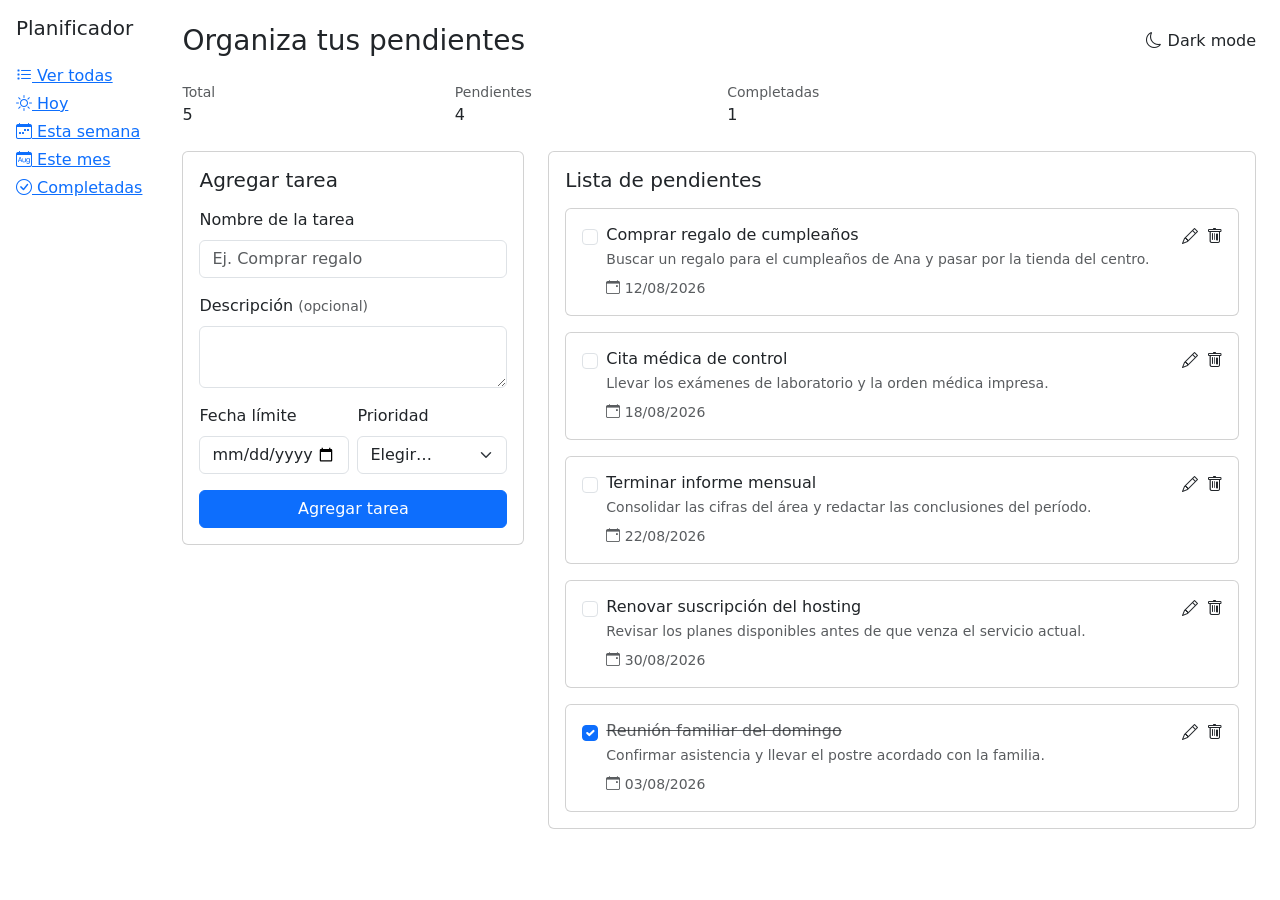
==== HTML/index.html @ 7e3d0387 "Estructura y diseño web" ====
<!DOCTYPE html>
<html lang="es">
<head>
  <meta charset="UTF-8">
  <meta name="viewport" content="width=device-width, initial-scale=1.0">
  <title>Planificador de Tareas</title>


  <link href="https://cdn.jsdelivr.net/npm/bootstrap@5.3.3/dist/css/bootstrap.min.css" rel="stylesheet">
  
  <link rel="stylesheet" href="https://cdn.jsdelivr.net/npm/bootstrap-icons@1.11.3/font/bootstrap-icons.css">


  <link rel="stylesheet" href="../css/styles.css">
</head>
<body>

  <div class="d-flex">

    <!-- SIDEBAR -->
    <aside class="sidebar p-3">
      <div class="logo h5 mb-4">Planificador</div>

      <nav class="d-flex flex-column gap-1">
        <a href="#" class="sidebar-link active">
          <i class="bi bi-list-task"></i> Ver todas
        </a>
        <a href="#" class="sidebar-link">
          <i class="bi bi-sun"></i> Hoy
        </a>
        <a href="#" class="sidebar-link">
          <i class="bi bi-calendar-week"></i> Esta semana
        </a>
        <a href="#" class="sidebar-link">
          <i class="bi bi-calendar-month"></i> Este mes
        </a>
        <a href="#" class="sidebar-link">
          <i class="bi bi-check-circle"></i> Completadas
        </a>
      </nav>
    </aside>

    <!-- CONTENIDO PRINCIPAL -->
    <main class="flex-grow-1 p-4">

      <!-- Encabezado -->
      <div class="d-flex justify-content-between align-items-center mb-4">
        <h1 class="h3 mb-0">Organiza tus pendientes</h1>
        <span class="dark-mode-toggle"><i class="bi bi-moon"></i> Dark mode</span>
      </div>

      <!-- Tarjetas de estadisticas -->
      <div class="row g-3 mb-4">
        <div class="col-6 col-md-4 col-lg-3">
          <div class="stat-card">
            <div class="text-muted small">Total</div>
            <div class="stat-value">5</div>
          </div>
        </div>
        <div class="col-6 col-md-4 col-lg-3">
          <div class="stat-card">
            <div class="text-muted small">Pendientes</div>
            <div class="stat-value">4</div>
          </div>
        </div>
        <div class="col-6 col-md-4 col-lg-3">
          <div class="stat-card">
            <div class="text-muted small">Completadas</div>
            <div class="stat-value">1</div>
          </div>
        </div>
      </div>

      <div class="row g-4">

        <!-- FORMULARIO -->
        <div class="col-12 col-md-4">
          <div class="card">
            <div class="card-body">
              <h2 class="h5 card-title mb-3">Agregar tarea</h2>

              <form class="needs-validation" novalidate>

                <div class="mb-3">
                  <label for="nombreTarea" class="form-label">Nombre de la tarea</label>
                  <input type="text" class="form-control" id="nombreTarea"
                         placeholder="Ej. Comprar regalo"
                         required minlength="3" maxlength="60">
                  <div class="invalid-feedback">
                    El nombre debe tener entre 3 y 60 caracteres.
                  </div>
                </div>

                <div class="mb-3">
                  <label for="descripcionTarea" class="form-label">
                    Descripción <span class="text-muted small">(opcional)</span>
                  </label>
                  <textarea class="form-control" id="descripcionTarea" rows="2" maxlength="200"></textarea>
                  <div class="invalid-feedback">
                    La descripción no puede superar los 200 caracteres.
                  </div>
                </div>

                <div class="row g-2 mb-3">
                  <div class="col-6">
                    <label for="fechaTarea" class="form-label">Fecha límite</label>
                    <input type="date" class="form-control" id="fechaTarea" required>
                    <div class="invalid-feedback">
                      Selecciona una fecha límite.
                    </div>
                  </div>
                  <div class="col-6">
                    <label for="prioridadTarea" class="form-label">Prioridad</label>
                    <select class="form-select" id="prioridadTarea" required>
                      <option value="" selected disabled>Elegir…</option>
                      <option value="alta">Alta</option>
                      <option value="media">Media</option>
                      <option value="baja">Baja</option>
                    </select>
                    <div class="invalid-feedback">
                      Selecciona una prioridad.
                    </div>
                  </div>
                </div>

                <button type="submit" class="btn btn-primary w-100">Agregar tarea</button>
              </form>
            </div>
          </div>
        </div>

        
        <div class="col-12 col-md-8">
          <div class="card">
            <div class="card-body">
              <h2 class="h5 card-title mb-3">Lista de pendientes</h2>

              <div id="listaTareas" class="d-flex flex-column gap-3">

                
                <div class="card task-card">
                  <div class="card-body">
                    <div class="d-flex align-items-start gap-2">
                      <input class="form-check-input mt-1 flex-shrink-0" type="checkbox">
                      <div class="flex-grow-1">

                        
                        <div class="d-flex justify-content-between align-items-start gap-2">
                          <h3 class="h6 mb-1">Comprar regalo de cumpleaños</h3>
                          <div class="d-flex gap-2 flex-shrink-0">
                            <i class="bi bi-pencil" role="button" title="Editar"></i>
                            <i class="bi bi-trash" role="button" title="Eliminar"></i>
                          </div>
                        </div>

                       
                        <p class="small text-muted mb-2">Buscar un regalo para el cumpleaños de Ana y pasar por la tienda del centro.</p>

                        <!-- Metadatos: fecha + estado + prioridad -->
                        <div class="d-flex flex-wrap align-items-center gap-2">
                          <small class="text-muted"><i class="bi bi-calendar-event"></i> 12/08/2026</small>
                          <span class="badge badge-estado estado-pendiente">Pendiente</span>
                          <span class="badge badge-prioridad prioridad-alta">Alta</span>
                        </div>

                      </div>
                    </div>
                  </div>
                </div>

                
                <div class="card task-card">
                  <div class="card-body">
                    <div class="d-flex align-items-start gap-2">
                      <input class="form-check-input mt-1 flex-shrink-0" type="checkbox">
                      <div class="flex-grow-1">
                        <div class="d-flex justify-content-between align-items-start gap-2">
                          <h3 class="h6 mb-1">Cita médica de control</h3>
                          <div class="d-flex gap-2 flex-shrink-0">
                            <i class="bi bi-pencil" role="button" title="Editar"></i>
                            <i class="bi bi-trash" role="button" title="Eliminar"></i>
                          </div>
                        </div>
                        <p class="small text-muted mb-2">Llevar los exámenes de laboratorio y la orden médica impresa.</p>
                        <div class="d-flex flex-wrap align-items-center gap-2">
                          <small class="text-muted"><i class="bi bi-calendar-event"></i> 18/08/2026</small>
                          <span class="badge badge-estado estado-pendiente">Pendiente</span>
                          <span class="badge badge-prioridad prioridad-media">Media</span>
                        </div>
                      </div>
                    </div>
                  </div>
                </div>

              
                <div class="card task-card">
                  <div class="card-body">
                    <div class="d-flex align-items-start gap-2">
                      <input class="form-check-input mt-1 flex-shrink-0" type="checkbox">
                      <div class="flex-grow-1">
                        <div class="d-flex justify-content-between align-items-start gap-2">
                          <h3 class="h6 mb-1">Terminar informe mensual</h3>
                          <div class="d-flex gap-2 flex-shrink-0">
                            <i class="bi bi-pencil" role="button" title="Editar"></i>
                            <i class="bi bi-trash" role="button" title="Eliminar"></i>
                          </div>
                        </div>
                        <p class="small text-muted mb-2">Consolidar las cifras del área y redactar las conclusiones del período.</p>
                        <div class="d-flex flex-wrap align-items-center gap-2">
                          <small class="text-muted"><i class="bi bi-calendar-event"></i> 22/08/2026</small>
                          <span class="badge badge-estado estado-proceso">En proceso</span>
                          <span class="badge badge-prioridad prioridad-alta">Alta</span>
                        </div>
                      </div>
                    </div>
                  </div>
                </div>

                <!-- TARJETA DE TAREA 4 -->
                <div class="card task-card">
                  <div class="card-body">
                    <div class="d-flex align-items-start gap-2">
                      <input class="form-check-input mt-1 flex-shrink-0" type="checkbox">
                      <div class="flex-grow-1">
                        <div class="d-flex justify-content-between align-items-start gap-2">
                          <h3 class="h6 mb-1">Renovar suscripción del hosting</h3>
                          <div class="d-flex gap-2 flex-shrink-0">
                            <i class="bi bi-pencil" role="button" title="Editar"></i>
                            <i class="bi bi-trash" role="button" title="Eliminar"></i>
                          </div>
                        </div>
                        <p class="small text-muted mb-2">Revisar los planes disponibles antes de que venza el servicio actual.</p>
                        <div class="d-flex flex-wrap align-items-center gap-2">
                          <small class="text-muted"><i class="bi bi-calendar-event"></i> 30/08/2026</small>
                          <span class="badge badge-estado estado-pendiente">Pendiente</span>
                          <span class="badge badge-prioridad prioridad-baja">Baja</span>
                        </div>
                      </div>
                    </div>
                  </div>
                </div>

                <!-- TARJETA DE TAREA 5 (completada) -->
                <div class="card task-card task-completada">
                  <div class="card-body">
                    <div class="d-flex align-items-start gap-2">
                      <input class="form-check-input mt-1 flex-shrink-0" type="checkbox" checked>
                      <div class="flex-grow-1">
                        <div class="d-flex justify-content-between align-items-start gap-2">
                          <h3 class="h6 mb-1 text-decoration-line-through text-muted">Reunión familiar del domingo</h3>
                          <div class="d-flex gap-2 flex-shrink-0">
                            <i class="bi bi-pencil" role="button" title="Editar"></i>
                            <i class="bi bi-trash" role="button" title="Eliminar"></i>
                          </div>
                        </div>
                        <p class="small text-muted mb-2">Confirmar asistencia y llevar el postre acordado con la familia.</p>
                        <div class="d-flex flex-wrap align-items-center gap-2">
                          <small class="text-muted"><i class="bi bi-calendar-event"></i> 03/08/2026</small>
                          <span class="badge badge-estado estado-completada">Completada</span>
                          <span class="badge badge-prioridad prioridad-baja">Baja</span>
                        </div>
                      </div>
                    </div>
                  </div>
                </div>

              </div>
            </div>
          </div>
        </div>

      </div>
    </main>
  </div>

  <script src="https://cdn.jsdelivr.net/npm/bootstrap@5.3.3/dist/js/bootstrap.bundle.min.js"></script>

  
  <script>
   
    const formularios = document.querySelectorAll('.needs-validation');

   
    formularios.forEach(function (formulario) {
      formulario.addEventListener('submit', function (evento) {

        
        if (!formulario.checkValidity()) {
          evento.preventDefault();   
          evento.stopPropagation();  
        }

        
        formulario.classList.add('was-validated');
      });
    });
  </script>
</body>
</html>
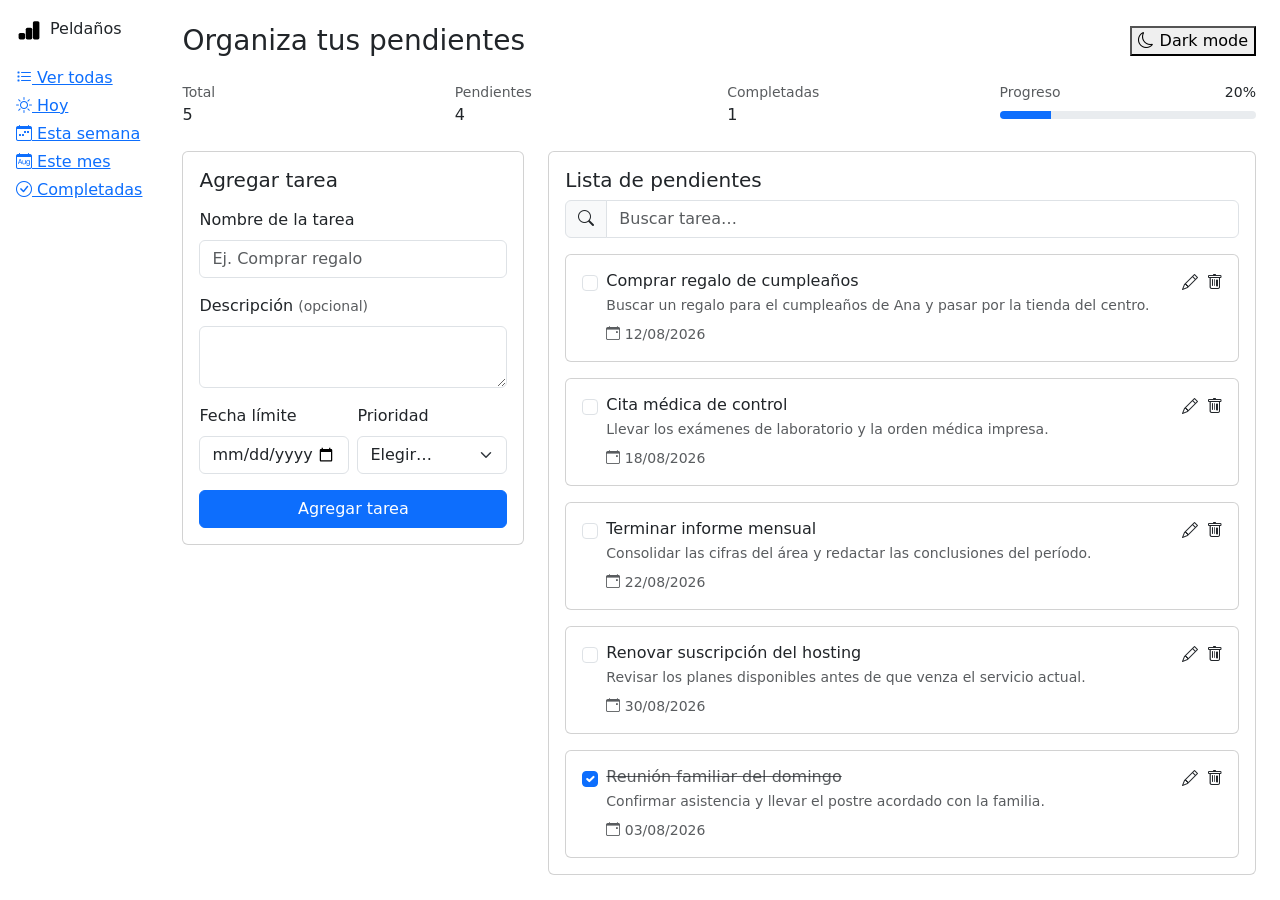
==== commit ba36be01: "Modificacion logo" ====
--- a/HTML/index.html
+++ b/HTML/index.html
@@ -1,16 +1,20 @@
 <!DOCTYPE html>
-<html lang="es">
+<html lang="es" data-bs-theme="light">
 <head>
   <meta charset="UTF-8">
   <meta name="viewport" content="width=device-width, initial-scale=1.0">
-  <title>Planificador de Tareas</title>
-
-
+  <title>Peldaño · Planificador de tareas</title>
+
+  <!-- Favicon en SVG: los tres peldaños, embebidos como data URI -->
+  <link rel="icon" type="image/svg+xml"
+        href="data:image/svg+xml,<svg xmlns='http://www.w3.org/2000/svg' viewBox='0 0 40 40'><rect x='4' y='26' width='10' height='10' rx='2.5' fill='%23fdba74'/><rect x='15' y='18' width='10' height='18' rx='2.5' fill='%23f97316'/><rect x='26' y='8' width='10' height='28' rx='2.5' fill='%23ea580c'/></svg>">
+
+  <!-- Bootstrap CSS por CDN -->
   <link href="https://cdn.jsdelivr.net/npm/bootstrap@5.3.3/dist/css/bootstrap.min.css" rel="stylesheet">
-  
+  <!-- Bootstrap Icons por CDN -->
   <link rel="stylesheet" href="https://cdn.jsdelivr.net/npm/bootstrap-icons@1.11.3/font/bootstrap-icons.css">
 
-
+  <!-- Tu hoja de estilos propia (aqui viven las variables :root) -->
   <link rel="stylesheet" href="../css/styles.css">
 </head>
 <body>
@@ -19,7 +23,14 @@
 
     <!-- SIDEBAR -->
     <aside class="sidebar p-3">
-      <div class="logo h5 mb-4">Planificador</div>
+      <div class="logo d-flex align-items-center gap-2 mb-4">
+        <svg width="26" height="26" viewBox="0 0 40 40" role="img" aria-label="Peldaño">
+          <rect x="4"  y="26" width="10" height="10" rx="2.5" fill="var(--logo-1)"/>
+          <rect x="15" y="18" width="10" height="18" rx="2.5" fill="var(--logo-2)"/>
+          <rect x="26" y="8"  width="10" height="28" rx="2.5" fill="var(--logo-3)"/>
+        </svg>
+        <span class="logo-texto">Peldaños</span>
+      </div>
 
       <nav class="d-flex flex-column gap-1">
         <a href="#" class="sidebar-link active">
@@ -46,7 +57,7 @@
       <!-- Encabezado -->
       <div class="d-flex justify-content-between align-items-center mb-4">
         <h1 class="h3 mb-0">Organiza tus pendientes</h1>
-        <span class="dark-mode-toggle"><i class="bi bi-moon"></i> Dark mode</span>
+        <button type="button" class="dark-mode-toggle" id="btnTema"><i class="bi bi-moon"></i> Dark mode</button>
       </div>
 
       <!-- Tarjetas de estadisticas -->
@@ -67,6 +78,21 @@
           <div class="stat-card">
             <div class="text-muted small">Completadas</div>
             <div class="stat-value">1</div>
+          </div>
+        </div>
+
+        <!-- Barra de progreso general -->
+        <div class="col-12 col-lg-3">
+          <div class="stat-card">
+            <div class="d-flex justify-content-between align-items-baseline">
+              <span class="text-muted small">Progreso</span>
+              <span class="small fw-medium">20%</span>
+            </div>
+            <div class="progress mt-2" style="height: 8px;"
+                 role="progressbar" aria-label="Progreso de tareas completadas"
+                 aria-valuenow="20" aria-valuemin="0" aria-valuemax="100">
+              <div class="progress-bar" style="width: 20%"></div>
+            </div>
           </div>
         </div>
       </div>
@@ -129,22 +155,45 @@
           </div>
         </div>
 
-        
+        <!-- LISTA DE TAREAS -->
         <div class="col-12 col-md-8">
           <div class="card">
             <div class="card-body">
-              <h2 class="h5 card-title mb-3">Lista de pendientes</h2>
+              <div class="d-flex flex-wrap justify-content-between align-items-center gap-2 mb-3">
+                <h2 class="h5 card-title mb-0">Lista de pendientes</h2>
+
+                <!-- Buscador (solo visual por ahora) -->
+                <div class="input-group buscador">
+                  <span class="input-group-text"><i class="bi bi-search"></i></span>
+                  <input type="search" class="form-control" placeholder="Buscar tarea…"
+                         aria-label="Buscar tarea">
+                </div>
+              </div>
 
               <div id="listaTareas" class="d-flex flex-column gap-3">
 
-                
+                <!--
+                  ESTADO VACIO
+                  Se muestra cuando el usuario no tiene ninguna tarea registrada.
+                  Esta comentado porque la guia pide cinco tarjetas visibles.
+                  Para verlo: comenta las cinco tarjetas y descomenta este bloque.
+
+                <div class="estado-vacio text-center py-5">
+                  <i class="bi bi-clipboard-check"></i>
+                  <p class="h6 mt-3 mb-1">Aun no tienes tareas</p>
+                  <p class="text-muted small mb-0">Registra tu primera tarea en el formulario de la izquierda.</p>
+                </div>
+                -->
+
+
+                <!-- TARJETA DE TAREA 1 -->
                 <div class="card task-card">
                   <div class="card-body">
                     <div class="d-flex align-items-start gap-2">
                       <input class="form-check-input mt-1 flex-shrink-0" type="checkbox">
                       <div class="flex-grow-1">
 
-                        
+                        <!-- Fila superior: nombre + acciones -->
                         <div class="d-flex justify-content-between align-items-start gap-2">
                           <h3 class="h6 mb-1">Comprar regalo de cumpleaños</h3>
                           <div class="d-flex gap-2 flex-shrink-0">
@@ -153,7 +202,7 @@
                           </div>
                         </div>
 
-                       
+                        <!-- Descripcion -->
                         <p class="small text-muted mb-2">Buscar un regalo para el cumpleaños de Ana y pasar por la tienda del centro.</p>
 
                         <!-- Metadatos: fecha + estado + prioridad -->
@@ -168,7 +217,7 @@
                   </div>
                 </div>
 
-                
+                <!-- TARJETA DE TAREA 2 -->
                 <div class="card task-card">
                   <div class="card-body">
                     <div class="d-flex align-items-start gap-2">
@@ -192,7 +241,7 @@
                   </div>
                 </div>
 
-              
+                <!-- TARJETA DE TAREA 3 -->
                 <div class="card task-card">
                   <div class="card-body">
                     <div class="d-flex align-items-start gap-2">
@@ -275,25 +324,69 @@
 
   <script src="https://cdn.jsdelivr.net/npm/bootstrap@5.3.3/dist/js/bootstrap.bundle.min.js"></script>
 
-  
+  <!--
+    Activacion de las validaciones visuales de Bootstrap.
+    Este bloque es el que provee la documentacion oficial de Bootstrap.
+  -->
   <script>
-   
+    // 1. Buscamos todos los formularios que tengan la clase "needs-validation"
     const formularios = document.querySelectorAll('.needs-validation');
 
-   
+    // 2. A cada uno le escuchamos el evento "submit" (cuando se intenta enviar)
     formularios.forEach(function (formulario) {
       formulario.addEventListener('submit', function (evento) {
 
-        
+        // 3. checkValidity() revisa TODOS los atributos (required, minlength, etc.)
+        //    y devuelve true si todo esta correcto, false si algo falla.
         if (!formulario.checkValidity()) {
-          evento.preventDefault();   
-          evento.stopPropagation();  
+          evento.preventDefault();   // cancela el envio
+          evento.stopPropagation();  // evita que el evento siga propagandose
         }
 
-        
+        // 4. Agregamos la clase "was-validated": esto le dice a Bootstrap
+        //    que pinte los bordes de rojo/verde y muestre los mensajes.
         formulario.classList.add('was-validated');
       });
     });
   </script>
+
+
+
+
+
+
+
+
+
+  <!-- ============================================
+       CAMBIO DE TEMA (claro / oscuro)
+       ============================================ -->
+  <script>
+    const btnTema   = document.getElementById('btnTema');
+    const iconoTema = document.getElementById('iconoTema');
+    const textoTema = document.getElementById('textoTema');
+    const html      = document.documentElement;   // la etiqueta <html>
+
+    btnTema.addEventListener('click', function () {
+
+      // 1. Leemos el tema actual del atributo data-bs-theme
+      const temaActual = html.getAttribute('data-bs-theme');
+
+      // 2. Calculamos el opuesto
+      const temaNuevo = temaActual === 'dark' ? 'light' : 'dark';
+
+      // 3. Lo aplicamos: esto dispara TODO el cambio de colores
+      html.setAttribute('data-bs-theme', temaNuevo);
+
+      // 4. Actualizamos el icono y el texto del boton
+      if (temaNuevo === 'dark') {
+        iconoTema.className = 'bi bi-sun';
+        textoTema.textContent = 'Modo claro';
+      } else {
+        iconoTema.className = 'bi bi-moon';
+        textoTema.textContent = 'Modo oscuro';
+      }
+    });
+  </script>
 </body>
 </html>
